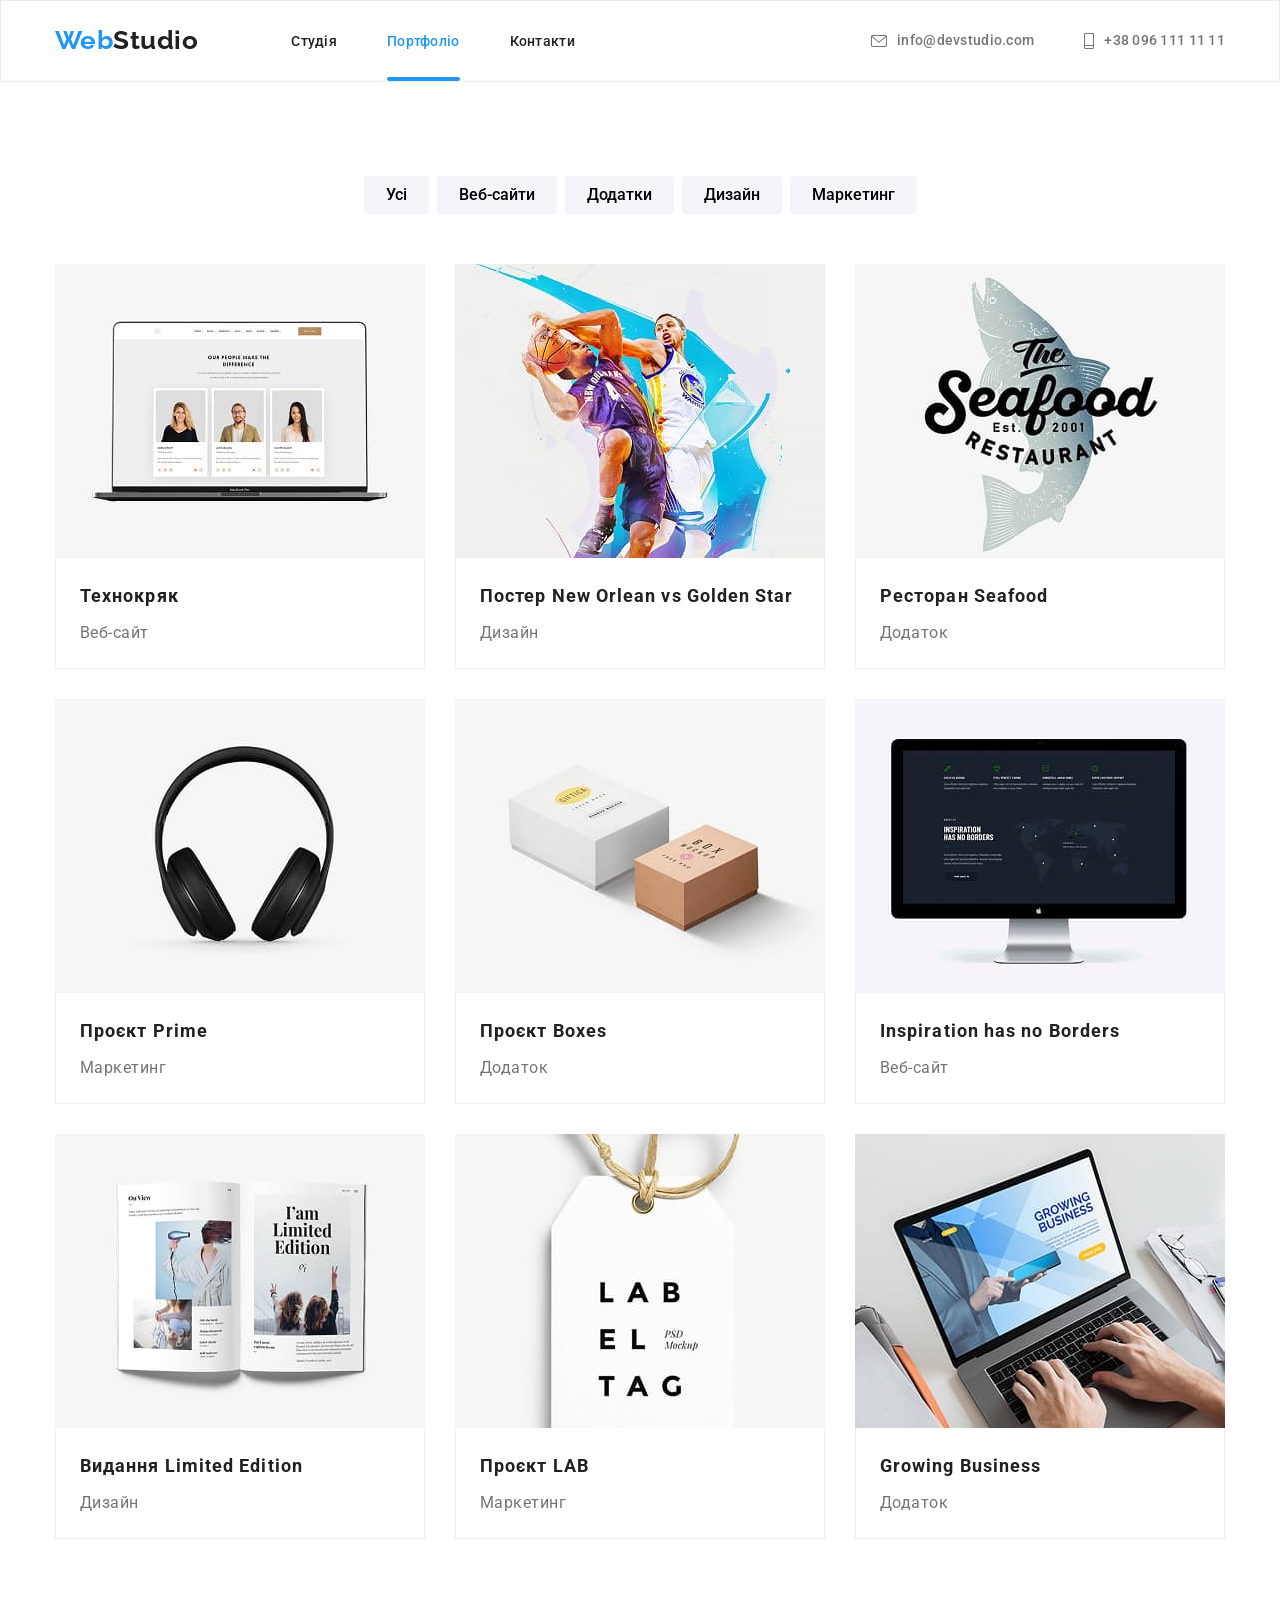
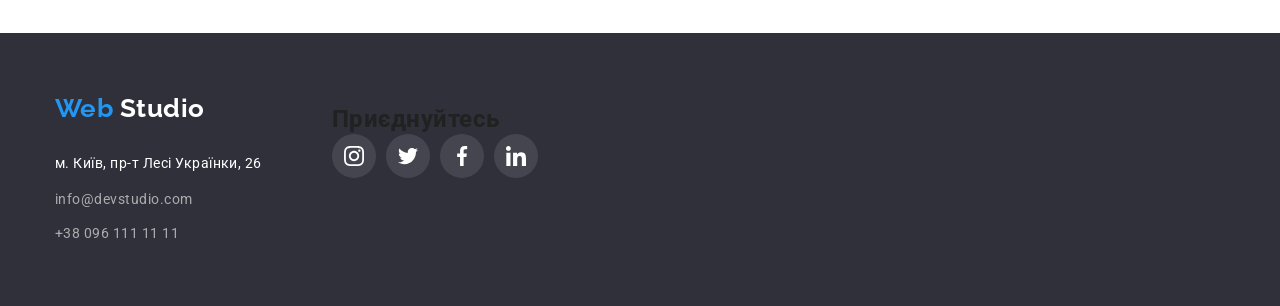
==== portfolio.html @ 3d100bb2 "finish 6 work v1.0" ====
<!doctype html>
<html lang="uk">
  <head>
    <meta charset="UTF-8" />
    <meta name="viewport" content="width=device-width, initial-scale=1.0" />
    <title>Портфоліо</title>
    <link rel="preconnect" href="https://fonts.googleapis.com" />
    <link rel="preconnect" href="https://fonts.gstatic.com" crossorigin />
    <link
      href="https://fonts.googleapis.com/css2?family=Raleway:wght@700&family=Roboto:wght@400;500;700;900&display=swap"
      rel="stylesheet"
    />
    <link
      rel="stylesheet"
      href="https://cdnjs.cloudflare.com/ajax/libs/modern-normalize/3.0.1/modern-normalize.min.css"
      integrity="sha512-q6WgHqiHlKyOqslT/lgBgodhd03Wp4BEqKeW6nNtlOY4quzyG3VoQKFrieaCeSnuVseNKRGpGeDU3qPmabCANg=="
      crossorigin="anonymous"
      referrerpolicy="no-referrer"
    />
    <link rel="stylesheet" href="./css/styles.css" />
  </head>
  <body>
    <header class="header header-portfolio">
      <div class="container header-container">
        <a href="./index.html" class="logo-link"> <span class="logo-accent">Web</span>Studio </a>
        <nav>
          <ul class="nav-list">
            <li><a href="./index.html" class="nav-link">Студія</a></li>
            <li><a href="./portfolio.html" class="nav-link current">Портфоліо</a></li>
            <li><a href="" class="nav-link">Контакти</a></li>
          </ul>
        </nav>
        <ul class="header-list">
          <li>
            <a href="mailto:info@devstudio.com" class="header-contact">
              <svg class="header-icon" width="16" height="12">
                <use href="./images/svg_sprite/sprite.svg#icon-envelope"></use>
              </svg>
              info@devstudio.com</a
            >
          </li>
          <li>
            <a href="tel:+380961111111" class="header-contact">
              <svg class="header-icon" width="10" height="16">
                <use href="./images/svg_sprite/sprite.svg#icon-vector"></use>
              </svg>
              +38 096 111 11 11</a
            >
          </li>
        </ul>
      </div>
    </header>
    <main>
      <section class="section">
        <div class="container">
          <h1 class="visually-hidden">Приклади наших робіт</h1>
          <ul class="filter-list">
            <li><button type="button" class="filter-button">Усі</button></li>
            <li><button type="button" class="filter-button">Веб-сайти</button></li>
            <li><button type="button" class="filter-button">Додатки</button></li>
            <li><button type="button" class="filter-button">Дизайн</button></li>
            <li><button type="button" class="filter-button">Маркетинг</button></li>
          </ul>
          <ul class="portfolio-list">
            <li>
              <a href="" class="portfolio-link">
                <div class="portfolio-thumb">
                  <img
                    src="./images/portfolio-examples/img1.jpg"
                    alt="Приклад веб-сайту Технокряк"
                    width="370"
                    height="294"
                  />
                  <div class="portfolio-overlay">
                    <p class="portfolio-desc">
                      Ресурс пропонує комплексні пропозиції з різним рівнем функціоналу та сервісів.
                      Все це дозволить відвідувачу отримати вичерпні відомості про компанію чи
                      приватну особу.
                    </p>
                  </div>
                </div>

                <div class="portfolio-info">
                  <h2 class="portfolio-title">Технокряк</h2>
                  <p class="portfolio-text">Веб-сайт</p>
                </div>
              </a>
            </li>
            <li>
              <a href="" class="portfolio-link">
                <div class="portfolio-thumb">
                  <img
                    src="./images/portfolio-examples/img2.jpg"
                    alt="Постер New Orlean vs Golden Star"
                    width="370"
                    height="294"
                  />
                  <div class="portfolio-overlay">
                    <p class="portfolio-desc">
                      Ресурс пропонує комплексні пропозиції з різним рівнем функціоналу та сервісів.
                      Все це дозволить відвідувачу отримати вичерпні відомості про компанію чи
                      приватну особу.
                    </p>
                  </div>
                </div>
                <div class="portfolio-info">
                  <h2 class="portfolio-title">Постер New Orlean vs Golden Star</h2>
                  <p class="portfolio-text">Дизайн</p>
                </div>
              </a>
            </li>
            <li>
              <a href="" class="portfolio-link">
                <div class="portfolio-thumb">
                  <img
                    src="./images/portfolio-examples/img3.jpg"
                    alt="Приклад додатку Ресторан Seafood"
                    width="370"
                    height="294"
                  />
                  <div class="portfolio-overlay">
                    <p class="portfolio-desc">
                      Ресурс пропонує комплексні пропозиції з різним рівнем функціоналу та сервісів.
                      Все це дозволить відвідувачу отримати вичерпні відомості про компанію чи
                      приватну особу.
                    </p>
                  </div>
                </div>
                <div class="portfolio-info">
                  <h2 class="portfolio-title">Ресторан Seafood</h2>
                  <p class="portfolio-text">Додаток</p>
                </div>
              </a>
            </li>
            <li>
              <a href="" class="portfolio-link">
                <div class="portfolio-thumb">
                  <img
                    src="./images/portfolio-examples/img4.jpg"
                    alt="Навушники"
                    width="370"
                    height="294"
                  />
                  <div class="portfolio-overlay">
                    <p class="portfolio-desc">
                      Ресурс пропонує комплексні пропозиції з різним рівнем функціоналу та сервісів.
                      Все це дозволить відвідувачу отримати вичерпні відомості про компанію чи
                      приватну особу.
                    </p>
                  </div>
                </div>
                <div class="portfolio-info">
                  <h2 class="portfolio-title">Проєкт Prime</h2>
                  <p class="portfolio-text">Маркетинг</p>
                </div>
              </a>
            </li>
            <li>
              <a href="" class="portfolio-link">
                <div class="portfolio-thumb">
                  <img
                    src="./images/portfolio-examples/img5.jpg"
                    alt="Дві коробки"
                    width="370"
                    height="294"
                  />
                  <div class="portfolio-overlay">
                    <p class="portfolio-desc">
                      Ресурс пропонує комплексні пропозиції з різним рівнем функціоналу та сервісів.
                      Все це дозволить відвідувачу отримати вичерпні відомості про компанію чи
                      приватну особу.
                    </p>
                  </div>
                </div>
                <div class="portfolio-info">
                  <h2 class="portfolio-title">Проєкт Boxes</h2>
                  <p class="portfolio-text">Додаток</p>
                </div>
              </a>
            </li>
            <li>
              <a href="" class="portfolio-link">
                <div class="portfolio-thumb">
                  <img
                    src="./images/portfolio-examples/img6.jpg"
                    alt="Приклад веб-сайту Inspiration has no Borders"
                    width="370"
                    height="294"
                  />
                  <div class="portfolio-overlay">
                    <p class="portfolio-desc">
                      Ресурс пропонує комплексні пропозиції з різним рівнем функціоналу та сервісів.
                      Все це дозволить відвідувачу отримати вичерпні відомості про компанію чи
                      приватну особу.
                    </p>
                  </div>
                </div>
                <div class="portfolio-info">
                  <h2 class="portfolio-title">Inspiration has no Borders</h2>
                  <p class="portfolio-text">Веб-сайт</p>
                </div>
              </a>
            </li>
            <li>
              <a href="" class="portfolio-link">
                <div class="portfolio-thumb">
                  <img
                    src="./images/portfolio-examples/img7.jpg"
                    alt="Приклад дизайну книги"
                    width="370"
                    height="294"
                  />
                  <div class="portfolio-overlay">
                    <p class="portfolio-desc">
                      Ресурс пропонує комплексні пропозиції з різним рівнем функціоналу та сервісів.
                      Все це дозволить відвідувачу отримати вичерпні відомості про компанію чи
                      приватну особу.
                    </p>
                  </div>
                </div>
                <div class="portfolio-info">
                  <h2 class="portfolio-title">Видання Limited Edition</h2>
                  <p class="portfolio-text">Дизайн</p>
                </div>
              </a>
            </li>
            <li>
              <a href="" class="portfolio-link">
                <div class="portfolio-thumb">
                  <img
                    src="./images/portfolio-examples/img8.jpg"
                    alt="Рекламний дизайн у вігляді бірки для одягу"
                    width="370"
                    height="294"
                  />
                  <div class="portfolio-overlay">
                    <p class="portfolio-desc">
                      Ресурс пропонує комплексні пропозиції з різним рівнем функціоналу та сервісів.
                      Все це дозволить відвідувачу отримати вичерпні відомості про компанію чи
                      приватну особу.
                    </p>
                  </div>
                </div>
                <div class="portfolio-info">
                  <h2 class="portfolio-title">Проєкт LAB</h2>
                  <p class="portfolio-text">Маркетинг</p>
                </div>
              </a>
            </li>
            <li>
              <a href="" class="portfolio-link">
                <div class="portfolio-thumb">
                  <img
                    src="./images/portfolio-examples/img9.jpg"
                    alt="Ноутбук на якому працюють"
                    width="370"
                    height="294"
                  />
                  <div class="portfolio-overlay">
                    <p class="portfolio-desc">
                      Ресурс пропонує комплексні пропозиції з різним рівнем функціоналу та сервісів.
                      Все це дозволить відвідувачу отримати вичерпні відомості про компанію чи
                      приватну особу.
                    </p>
                  </div>
                </div>
                <div class="portfolio-info">
                  <h2 class="portfolio-title">Growing Business</h2>
                  <p class="portfolio-text">Додаток</p>
                </div>
              </a>
            </li>
          </ul>
        </div>
      </section>
    </main>
    <footer class="footer">
      <div class="container">
        <div class="footer-info">
          <a href="./index.html" class="logo-link">
            <span class="logo-accent">Web</span> <span class="logo-footer">Studio</span>
          </a>
          <address class="contact">
            <p class="contact-address">м. Київ, пр-т Лесі Українки, 26</p>
            <ul class="contact-item">
              <li>
                <a href="mailto:info@devstudio.com" class="contact-link">info@devstudio.com</a>
              </li>
              <li>
                <a href="tel:+380961111111" class="contact-link">+38 096 111 11 11</a>
              </li>
            </ul>
          </address>
        </div>
        <div class="social">
          <h2 class="social-title">Приєднуйтесь</h2>
          <ul class="social-list">
            <li>
              <a href="#" class="social-link footer-social-link">
                <svg class="social-icon footer-social-icon">
                  <use href="./images/svg_sprite/sprite.svg#icon-instagram"></use>
                </svg>
              </a>
            </li>
            <li>
              <a href="#" class="social-link footer-social-link">
                <svg class="social-icon footer-social-icon">
                  <use href="./images/svg_sprite/sprite.svg#icon-twitter"></use>
                </svg>
              </a>
            </li>
            <li>
              <a href="#" class="social-link footer-social-link">
                <svg class="social-icon footer-social-icon">
                  <use href="./images/svg_sprite/sprite.svg#icon-facebook"></use>
                </svg>
              </a>
            </li>
            <li>
              <a href="#" class="social-link footer-social-link">
                <svg class="social-icon footer-social-icon">
                  <use href="./images/svg_sprite/sprite.svg#icon-linkedin"></use>
                </svg>
              </a>
            </li>
          </ul>
        </div>
      </div>
    </footer>
  </body>
</html>
---- css/styles.css ----
html {
    box-sizing: border-box;
}

*,
*::after,
*::before {
    box-sizing: inherit;
}

h1,
h2,
h3,
h4,
h5,
h6,
p,
ul {
    margin: 0;
    padding: 0;
}

a {
    text-decoration: none;
}

ul {
    list-style: none;
}

img {
    display: block;
    max-width: 100%;
    height: auto;
}

:root {
    --font-family: "Roboto", sans-serif;
    --second-family: "Raleway", sans-serif;

  
    --font-size-base: 16px;

    --ls-tight: 0.02em;
    --ls-normal: 0.03em;
    --ls-wide: 0.06em;

    --lh-auto: 1.2;


    --color-text-main: #212121;
    --color-text-secondary: #757575;
    --color-bg-primary: #ffffff;
    --color-bg-secondary: #f5f4fa;
    --color-accent: #2196f3;
    --color-icon-primary:#afb1b8;


}

body {
background-color: var(--color-bg-primary);

font-family: var(--font-family);    
font-size: var(--font-size-base);
color: var(--color-text-main);
line-height: var(--lh-auto);
letter-spacing: var(--ls-normal);
font-weight: 400;
}

.container {
  max-width:1200px;
  padding-left: 15px;
  padding-right: 15px;
  margin: 0 auto;
}

.header{
    padding:24px 0 25px;
}

.header-portfolio{
    border-width:1px;
    border-color:#ECECEC;
    border-style:solid;
}

.header-container {
    display: flex;
    align-items: center;
}

.header .logo-link {
    margin-right: 93px;
}

.header-icon{
    
    margin-right: 10px;
    fill: currentColor;
}

.header-icon_email {
    width: 16px;
    height: 12px;
}

.header-icon_phone {
    width: 10px;
    height: 16px;
}

.logo-link {

    color:inherit;
    font-family: var(--second-family);
    font-size: 26px;
    font-weight: 700;
}

.logo-accent {
    color:var(--color-accent);
}


.nav-list{
    display:flex;
    gap: 50px;
}

.header-list{
    display: flex;
    margin-left: auto;
   gap: 50px;
}

.nav-link{font-size: 14px;
letter-spacing: var(--ls-tight);
font-weight: 500;
color: var(--color-text-main);
transition: color 250ms cubic-bezier(0.4, 0, 0.2, 1);
}

.nav-link.current {
    position: relative;

    color: var(--color-accent);
}

.nav-link.current::after {
    position: absolute;
    display: block;
    content: '';
    width: 100%;
    height: 4px;
    bottom:-32px;
    border-radius: 2px;
    background-color:var(--color-accent);
}

.header-contact {
   display: flex;
   justify-content: center;
   align-items: center;
    font-size: 14px;
    letter-spacing: var(--ls-tight);
    font-weight: 500;
    color:var(--color-text-secondary);
    transition: color 250ms cubic-bezier(0.4, 0, 0.2, 1);
}



.nav-link:hover,
.nav-link:focus,
.header-contact:hover,
.header-contact:focus{
    color:var(--color-accent);
}

.hero{
max-width: 1600px;
padding-top: 200px;
padding-bottom: 200px;
margin-left: auto;
    margin-right: auto;

background-color: #2F303A;
background-image: linear-gradient(to bottom,
        rgba(56, 47, 58, 0.4),
        rgba(56, 47, 58, 0.4)), url(../images/hero_bg.jpg);
   
}
.hero .container{
    display: flex;
    flex-direction: column;
    align-items: center;
   
}

.hero-title{
    max-width: 696px;
    margin-bottom: 30px;


    font-size: 44px;
    font-weight: 900;
    line-height:1.36;
    text-transform:uppercase;
    color:var(--color-bg-primary);
    letter-spacing: var(--ls-wide);
    text-align: center;
}


.btn-primary {
  min-width: 200px;
    padding: 10px 0px;
    border-radius: 4px;
    border-width: 0;

    
    letter-spacing: var(--ls-wide);
    font-size: 16px;
    font-weight: 700;
    line-height: 1.875;
    color: var(--color-bg-primary);
    box-shadow: 0 4px 4px 0 rgba(0, 0, 0, 0.15);
    background-color: var(--color-accent);

    transition: background-color 250ms cubic-bezier(0.4, 0, 0.2, 1);

    cursor:pointer;  
}

.btn-primary:hover,
.btn-primary:focus {
    background-color: #188ce8;
}



.section{
    padding-top: 94px;
    padding-bottom: 94px;
}

.visually-hidden {
    position: absolute;
    width: 1px;
    height: 1px;
    margin: -1px;
    border: none;
    padding: 0;

    white-space: nowrap;
    clip-path: inset(100%);
    clip: rect(0 0 0 0);
    overflow: hidden;
}

.feature-list{
display: flex;
gap:30px;
}

.feature-item{
    flex-basis:calc((100% - 3*30px)/4)
}

.feature-wrapper {
margin-bottom: 30px;    
padding:25px 100px;

background-color: var(--color-bg-secondary);
border-radius: 4px;
}

.feature-icon {
    width: 70px;
    height: 70px;
}

.feature-title {
margin-bottom: 10px;

    font-size: 14px;
    font-weight: 700;
}

.feature-text {
    color: var(--color-text-secondary);
    font-size: 14px;
    line-height: 1.71;
}


.services-list, .team-list{
    display: flex;
    gap: 30px;
}

.services-item {
    position: relative;
}

.services-overlay {
    position: absolute;
    width: 100%;
    bottom: 0;
    left: 0;
    padding: 27px 0px;
    text-align: center;
    background-color: rgba(48, 49, 59,80%);
}

.services-title {
    color: var(--color-bg-primary);
    text-transform: uppercase;
    font-size: 14px;
    font-weight: 700;
}

.section-title {
margin-bottom: 50px;

font-size: 36px;
 font-weight: 700;
 text-align: center;
}

.team{
    background: var(--color-bg-secondary);
}

.team-info {
    padding-top: 30px;
    padding-bottom: 30px;
}

.team-item {
    border-radius: 0 0 4px 4px;

    background-color: var(--color-bg-primary);
    box-shadow: 0 2px 1px 0 rgba(0, 0, 0, 0.2), 0 1px 1px 0 rgba(0, 0, 0, 0.14), 0 1px 3px 0 rgba(0, 0, 0, 0.12);
    
}

.team-title{
margin-bottom: 10px;

font-weight: 500;
text-align: center;
  
}

.team-text{
    margin-bottom: 16px;
text-align: center;
color: var(--color-text-secondary);
}

.social-list{
    display: flex;
    justify-content: center;
    gap:10px;
   
}

.social-link {
    display: flex;
    justify-content: center;
    align-items: center;;
    width: 44px;
    height: 44px;
    border-radius: 50%;
    background-color: var(--color-bg-primary);
    transition: background-color 250ms cubic-bezier(0.4, 0, 0.2, 1);
}



.social-link:hover, .social-link:focus {
background-color: var(--color-accent);
}

.social-icon {
    
    width: 20px;
    height:20px;

    fill:var(--color-icon-primary);

    transition: fill 250ms cubic-bezier(0.4, 0, 0.2, 1);
}

.social-link:hover .social-icon,
.social-link:focus .social-icon {
    fill:var(--color-bg-primary)
}

.client-list{
    display: flex;
    justify-content: center;
    gap: 30px;
}

.client-link {
    display: flex;
    justify-content: center;
    align-items: center;

    width: 170px;
    height: 92px;

    border-color: var(--color-icon-primary);
    border-style: solid;
    border-width: 1px;
    border-radius: 4px;

    transition: border-color 250ms cubic-bezier(0.4, 0, 0.2, 1);
}

.client-link:hover,.client-link:focus{
    border-color: var(--color-accent);
}

.client-icon{
    width: 106px;
    height:60px;

    fill:var(--color-icon-primary);

    transition: fill 250ms cubic-bezier(0.4, 0, 0.2, 1);
}

.client-link:hover .client-icon,
.client-link:focus .client-icon {
   fill: var(--color-accent);
}

.footer {
    padding-top: 60px;
    padding-bottom: 60px;

    background-color: #2F303A;
}

.footer .logo-link {
    display: inline-block;
    margin-bottom: 28px;
}

.footer>.container {
    display: flex;
    
}
.footer-info {
    margin-right: 70px;
}

.footer-social-link {
    background-color: rgba(255, 255, 255, 0.1);

}

.footer-social-icon {
    fill: var(--color-bg-primary)
}

.logo-footer{
    color: var(--color-bg-primary);
}

.contact{
    font-style: normal;
}

.contact-address{
   margin-bottom: 12px;

    color: var(--color-bg-primary);
    font-size: 14px;
    line-height: 1.71;
}

.contact-item{
    display: flex;
    gap: 10px;
    flex-direction: column;
}

.contact-link{
color: rgba(255, 255, 255, 0.6);
font-size: 14px;
    line-height: 1.71;

    transition: color 250ms cubic-bezier(0.4, 0, 0.2, 1);
}

.contact-link:hover,.contact-link:focus{
    color: var(--color-accent);
}


.social{
    padding-top: 12px;
    margin-right: 94px;
}
.footer-title {
    margin-bottom: 20px;

    color: var(--color-bg-primary);
    text-transform: uppercase;
    font-size: 14px;
}

.subscription {
    padding-top: 12px;
}

.subscription-form {
    display: flex;
    gap: 12px;
    

}

.subscription-input {
    width: 358px;
    padding: 15px 16px 15px 16px;
    border: 1px solid rgba(255, 255, 255, 0.3);
    border-radius: 4px;
    box-shadow: 0 4px 4px 0 rgba(0, 0, 0, 0.15);
    background: transparent;
    transition: border-color 250ms cubic-bezier(0.4, 0, 0.2, 1);
}

.subscription-input::placeholder {
        line-height: 1.25;
        color: rgba(255, 255, 255, 0.6);
}

.subscription-input:focus {
    border-color: var(--color-accent);
    outline: none;

}

.subscription-button{
    display: flex;
    gap: 10px;
    justify-content: center;
    align-items: center;
}

.subscription-icon{
    width:24px;
    height:24px;
}

.filter-list{
    display: flex;
    gap:8px;
    justify-content: center;
    margin-bottom: 50px;
    
}

.filter-button{
padding: 6px 22px;

border: none;
border-radius: 4px;
cursor: pointer;
    line-height: 1.625;
    text-align: center;
    font-weight: 500;
    background-color: var(--color-bg-secondary);

    transition: background-color 250ms cubic-bezier(0.4, 0, 0.2, 1), color 250ms cubic-bezier(0.4, 0, 0.2, 1);
}

.filter-button:hover, .filter-button:focus {
    background-color: var(--color-accent);
    color: var(--color-bg-primary);
}

.portfolio-list {
    display: flex;
    gap:30px;
    flex-wrap: wrap;
}

.portfolio-link {
    display: block;
    transition: box-shadow 250ms cubic-bezier(0.4, 0, 0.2, 1);
  
}

.portfolio-link:hover,.portfolio-link:focus {
    
    box-shadow: 0px 1px 1px 0px rgba(0, 0, 0, 0.12), 0px 4px 4px 0px rgba(0, 0, 0, 0.06), 1px 4px 6px 0px rgba(0, 0, 0, 0.16);
}

.portfolio-link:hover .portfolio-overlay,.portfolio-link:focus .portfolio-overlay{
    transform: translateY(0);
}

.portfolio-thumb{
    position: relative;
    overflow: hidden;
}

.portfolio-overlay {
    position: absolute;
    width: 100%;
    height: 100%;
    background-color:rgba(33, 150, 243, 0.9);
    top: 0;
    left: 0;
    padding: 63px 24px;
    transform: translateY(100%);
    transition: transform 250ms cubic-bezier(0.4, 0, 0.2, 1);
}

.portfolio-desc {
    color: var(--color-bg-primary);
    font-size: 18px;
    line-height: 1.56;
}

.portfolio-info {
    padding: 20px 24px;
    border-bottom:  1px solid #eee;
    border-left: 1px solid #eee;
    border-right: 1px solid #eee;
   
}

.portfolio-title{
    margin-bottom: 4px;

    font-weight: 700;
    font-size: 18px;
    line-height: 2;
    letter-spacing: var(--ls-wide);
    color: var(--color-text-main);
}

.portfolio-text {
        line-height: 1.875;
        color: var(--color-text-secondary);
                     
}

.backdrop {
    position: fixed;
    top: 0;
    left: 0;
    width: 100%;
    height: 100%;
    z-index: 100;
    background-color: rgba(0, 0, 0, 0.1);
    opacity:1;
    pointer-events: auto;
    visibility: visible;

    transition: opacity 250ms cubic-bezier(0.4, 0, 0.2, 1), visibility 250ms cubic-bezier(0.4, 0, 0.2, 1);

}


.backdrop.is-hidden {
    opacity: 0;
    pointer-events: none;
    visibility: hidden;
}

.backdrop.is-hidden .modal {
    transform: translate(-50%, -50%) scale(0.9);
}

.modal {
    position:absolute;
    top: 50%;
    left: 50%;
    transform: translate(-50%,-50%) scale(1);;
    width: 528px;
    height:580px;
    padding: 40px;
    border-radius: 4px;
    background-color: var(--color-bg-primary); 
    transition: transform 250ms cubic-bezier(0.4, 0, 0.2, 1);

}

.modal-title {
    margin-bottom: 12px;
    font-size: 20px;
}




.modal-buttopn {
    position: absolute;
     top: 8px;
    right: 8px;
    width: 30px;
    height: 30px;
    padding: 0px;
    display: flex;
    align-items: center;
    justify-content: center;
    cursor: pointer;
    border-radius: 50%;
    border-width: 1px;
    border-color: rgba(0, 0, 0, 0.1);
    background-color: inherit;
    
}
.modal-icon {
    width: 18px;
    height:18px;
    fill:#000;
}

.modal-buttopn:hover>.modal-icon, .modal-buttopn:focus>.modal-icon {
    fill: var(--color-accent);
}

.form-item {
    display: flex;
    flex-direction: column;
    margin-bottom: 10px;
    gap:4px;
    color: var(--color-text-secondary);
    font-size: 12px;
    letter-spacing: 0.01em;;
    
    
}



.form-wrap {
    position: relative;

    
}

.form-input {
    width: 100%;
    padding: 12px 16px 12px 42px;
    border: 1px solid rgba(33, 33, 33, 0.2);
    border-radius: 4px;
    transition: border-color 250ms cubic-bezier(0.4, 0, 0.2, 1);
}



.form-icon {
    position: absolute;
    left:12px;
    top: 50%;
    transform: translateY(-50%);
    width: 18px;
    height:18px;
    fill: var(--color-text-main);
    transition: fill 250ms cubic-bezier(0.4, 0, 0.2, 1);
}

.form-input:focus{
    border-color: var(--color-accent);
    outline: none;
    
}

.form-input:focus + .form-icon {
fill: var(--color-accent);
}

.form-input.form-input_textarea {
    padding-left: 16px;
    resize: none;
}

.form-item.form-item_textarea {
    margin-bottom: 20px;
}

.form-check {
    display:flex;
    gap: 7px;
    font-size: 14px;
    color: var(--color-text-secondary);
    line-height: 1.71429;
    justify-content: center;
    align-items: center;
     cursor: pointer;
     margin-bottom: 26px;
   
}

.form-checkbox_wrap {
    display: flex;
    justify-content: center;
    align-items: center;
    flex-shrink: 0;
    width: 16px;
    height: 15px;
    border-color: var(--color-text-main);
    border-width: 2px;
    border-style: solid;
    border-radius: 2px;
    background-color: var(--color-bg-primary);
    transition: background-color 250ms cubic-bezier(0.4, 0, 0.2, 1);
}

.form-link {
    text-decoration: underline;
    text-decoration-skip-ink: none;
    color: var(--color-accent);
}

.form-mark  {
width: 11px;
height: 8px;
}

.form-check__input:checked + .form-checkbox_wrap {
    background-color: var(--color-accent);
    border: transparent;

}

.form-check__input:focus-visible+.form-checkbox_wrap {
    outline: 2px solid var(--color-accent);
}


.form-button {
   display: block;
   margin-left: auto;
   margin-right: auto;

}
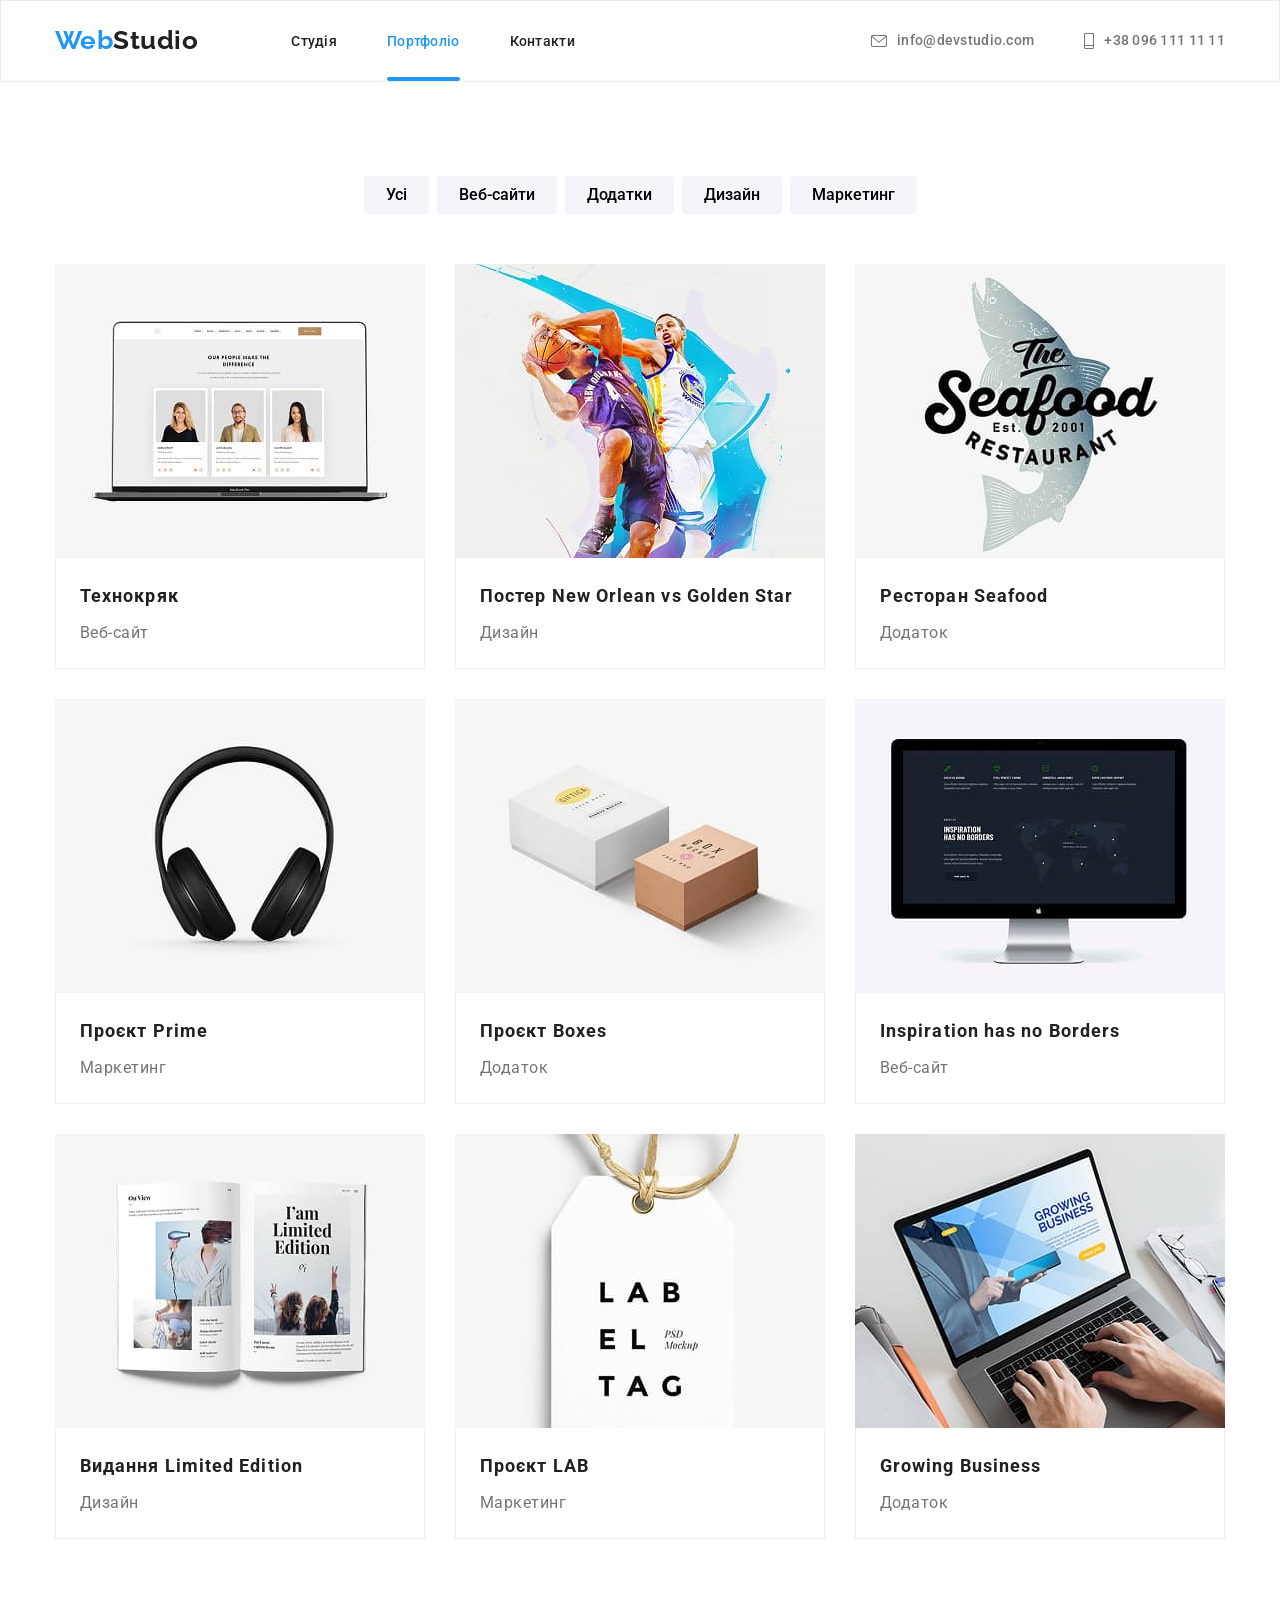
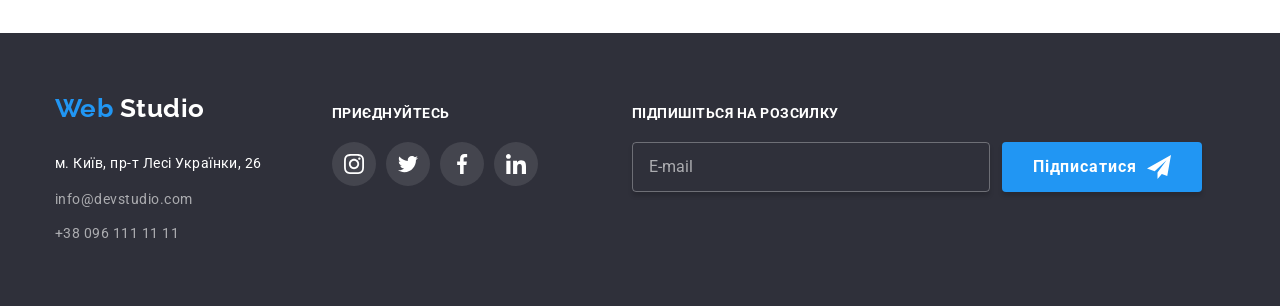
==== commit 2f761a14: "correction footer" ====
--- a/portfolio.html
+++ b/portfolio.html
@@ -293,7 +293,7 @@
           </address>
         </div>
         <div class="social">
-          <h2 class="social-title">Приєднуйтесь</h2>
+          <h2 class="footer-title">Приєднуйтесь</h2>
           <ul class="social-list">
             <li>
               <a href="#" class="social-link footer-social-link">
@@ -324,6 +324,24 @@
               </a>
             </li>
           </ul>
+        </div>
+        <div class="subscription">
+          <h2 class="footer-title">Підпишіться на розсилку</h2>
+          <form class="subscription-form">
+            <input
+              type="email"
+              name="sub-email"
+              class="subscription-input"
+              aria-label="Ваш email"
+              placeholder="E-mail"
+            />
+            <button type="submit" class="btn-primary subscription-button">
+              Підписатися
+              <svg class="subscription-icon">
+                <use href="./images/svg_sprite/sprite.svg#icon-send"></use>
+              </svg>
+            </button>
+          </form>
         </div>
       </div>
     </footer>
--- a/css/styles.css
+++ b/css/styles.css
@@ -804,7 +804,7 @@
    
 }
 
-.form-checkbox_wrap {
+.form-check_wrap {
     display: flex;
     justify-content: center;
     align-items: center;
